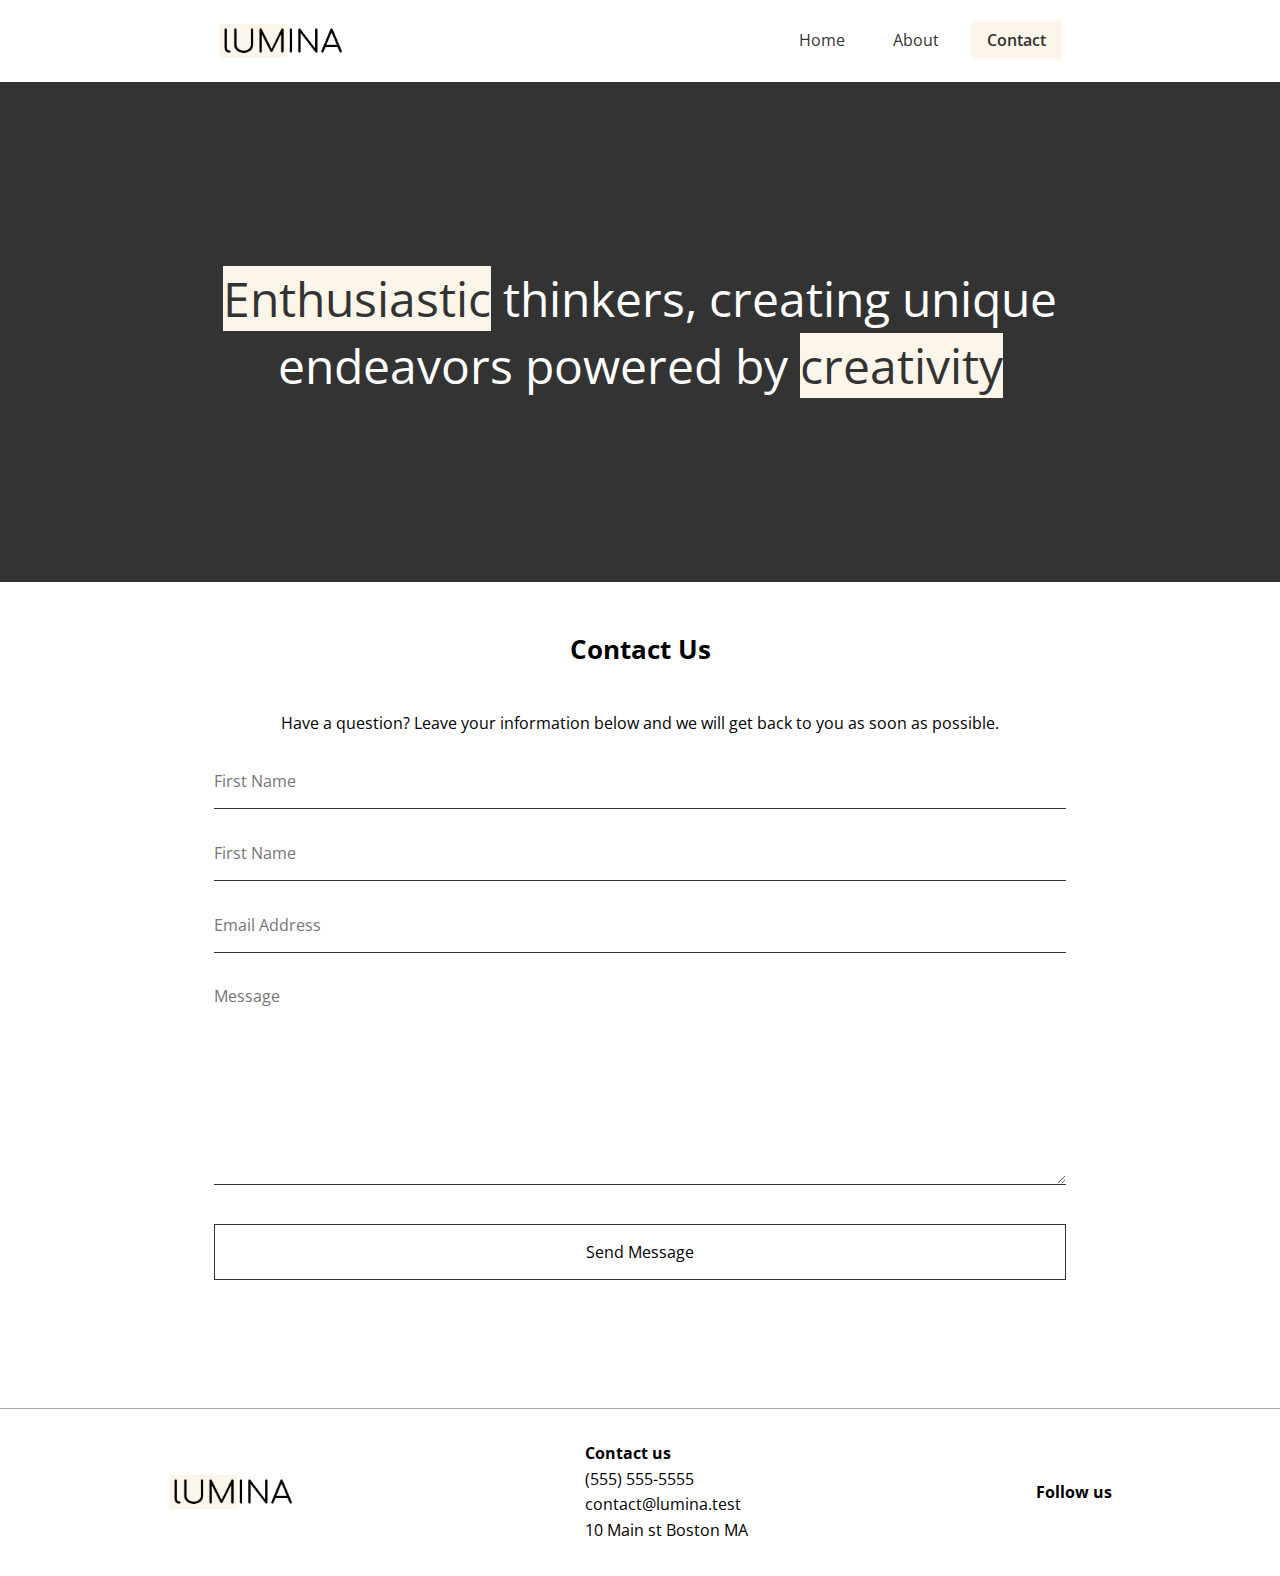
==== contact.html @ edb41884 "initial commit" ====
<!DOCTYPE html>
<html lang="en">
  <head>
    <meta charset="UTF-8" />
    <meta name="viewport" content="width=device-width, initial-scale=1.0" />
    <!-- Font Awosome -->
    <link
      rel="stylesheet"
      href="https://cdnjs.cloudflare.com/ajax/libs/font-awesome/6.5.2/css/all.min.css"
      integrity="sha512-SnH5WK+bZxgPHs44uWIX+LLJAJ9/2PkPKZ5QiAj6Ta86w+fsb2TkcmfRyVX3pBnMFcV7oQPJkl9QevSCWr3W6A=="
      crossorigin="anonymous"
      referrerpolicy="no-referrer"
    />
    <!-- Open sans font -->
    <link rel="preconnect" href="https://fonts.googleapis.com" />
    <link rel="preconnect" href="https://fonts.gstatic.com" crossorigin />
    <link
      href="https://fonts.googleapis.com/css2?family=Open+Sans:ital,wght@0,300..800;1,300..800&display=swap"
      rel="stylesheet"
    />
    <link rel="icon" href="./images/favicon.ico" />
    <link rel="stylesheet" href="./css/styles.css" />
    <title>Contact Lumina-creative</title>
  </head>
  <body>
    <header class="header">
      <nav class="nav">
        <img src="./images/logo.png" alt="" class="logo" />
        <ul class="main-menu">
          <li><a href="index.html">Home</a></li>
          <li><a href="about.html">About</a></li>
          <li><a class="current" href="contact.html">Contact</a></li>
        </ul>
      </nav>
    </header>
    <section class="hero bg-dark">
      <div class="container container-sm">
        <h2>
          <span class="highlight">Enthusiastic</span> thinkers, creating unique
          endeavors powered by <span class="highlight">creativity</span>
        </h2>
      </div>
    </section>

    <section class="Contact">
      <div class="container container-sm">
        <h2 class="section-heading">Contact Us</h2>
        <p>
          Have a question? Leave your information below and we will get back to
          you as soon as possible.
        </p>
        <form name="Contact" netlify>
          <div class="form-group">
            <label for="first-name" class="visually-hidden">First Name</label>
            <input
              type="text"
              id="first-name"
              name="first-name"
              placeholder="First Name"
            />
          </div>
          <div class="form-group">
            <label for="last-name" class="visually-hidden">Last Name</label>
            <input
              type="text"
              id="last-name"
              name="last-name"
              placeholder="First Name"
            />
          </div>
          <div class="form-group">
            <label for="email" class="visually-hidden">Email Address</label>
            <input
              type="email"
              id="email"
              name="email"
              placeholder="Email Address"
            />
          </div>
          <div class="form-group">
            <label for="message" class="visually-hidden">Message</label>
            <textarea
              id="message"
              name="message"
              placeholder="Message"
            ></textarea>
          </div>
          <div class="form-group">
            <button type="submit" class="btn contact-btn">Send Message</button>
          </div>
        </form>
      </div>
    </section>

    <footer class="footer">
      <img class="logo" src="./images/logo.png" alt="Lumina-creative" />
      <div>
        <h4>Contact us</h4>
        <ul>
          <li>(555) 555-5555</li>
          <li>contact@lumina.test</li>
          <li>10 Main st Boston MA</li>
        </ul>
      </div>

      <div>
        <h4>Follow us</h4>
        <a href="#"><i class="fa-brands fa-facebook fa-2x"></i> </a>
        <a href="#"><i class="fa-brands fa-twitter fa-2x"></i> </a>
        <a href="#"><i class="fa-brands fa-instagram fa-2x"></i> </a>
        <a href="#"><i class="fa-brands fa-pinterest fa-2x"></i> </a>
        <a href="#"><i class="fa-brands fa-tumblr fa-2x"></i> </a>
      </div>
    </footer>
  </body>
</html>
  </body>
</html>
---- css/styles.css ----
* {
  margin: 0;
  padding: 0;
  box-sizing: border-box;
}

:root {
  --primary-color: #fcf5e9;
  --dark-color: #333;
  --container-normal: 1100px;
  --container-wide: 1400px;
  --container-narrow: 900px;
}
body {
  font-family: "Open Sans", "sans-serif";
  line-height: 1.6;
}
/* Utilities classes */
a {
  text-decoration: none;
  color: #333;
}

ul {
  list-style: none;
}

img {
  max-width: 100%;
}

/* Container-sizes */

.container-sm {
  max-width: var(--container-narrow);
}
.container-large {
  max-width: var(--container-wide);
}

.container {
  margin: 0 auto;
  padding: 0 1.5rem;
}

.bg-dark {
  background-color: #333;
  color: #fff;
}
.btn {
  display: inline-block;
  padding: 1rem 2rem;
  border: 1px solid #333;
  background: transparent;
  font-family: inherit;
  font-size: inherit;
  cursor: pointer;
}

.btn:hover {
  background: #333;
  color: #fff;
}
/* Nav */
.nav {
  display: flex;
  justify-content: space-around;
  align-items: center;

  .logo {
    width: 130px;
  }

  .main-menu {
    display: flex;
    gap: 1rem;
  }

  a {
    padding: 0.5rem 1rem;
  }

  a:hover {
    background-color: var(--primary-color);
  }
  .current {
    background-color: var(--primary-color);
    font-weight: 600;
  }
}
.visually-hidden {
  clip: rect(0 0 0 0);
  clip-path: inset(50%);
  height: 1px;
  overflow: hidden;
  position: absolute;
  white-space: nowrap;
  width: 1px;
}
.header {
  margin: 1.5rem auto;
}

.hero {
  display: flex;
  align-items: center;
  text-align: center;
  justify-content: center;
  height: 500px;

  .container-sm {
    max-width: var(--container-narrow);
  }
  h2 {
    font-size: 3rem;
    line-height: 1.4;
    font-weight: normal;
  }

  .highlight {
    background-color: var(--primary-color);
    color: #333;
  }
}
.container-lrg {
  max-width: var(--container-wide);
  display: flex;
  flex-wrap: wrap;
  justify-content: center;
  gap: 20px;
  margin: 0px auto;
  padding: 0px 1.5rem;
}
.gallery-item {
  width: calc(33.33% - 20px);

  img {
    border-radius: 10px;
  }

  &:hover {
    opacity: 0.9;
  }
}

.footer {
  display: flex;
  justify-content: space-around;
  align-items: center;
  margin-top: 2rem;
  border-top: 1px solid rgb(170, 170, 170);
  padding: 2rem 1.5rem;

  .logo {
    width: 130px;
  }
}

.highlight-2 {
  background-color: var(--primary-color);
}
.container-services {
  background-color: #333333;
  display: flex;
  justify-content: center;
  align-items: center;
  max-width: var(--container-normal);
  margin: 0 auto;
  padding: 0 1.5rem;
}

.services {
  max-width: var(--container-wide);
  padding: 3rem 0 4rem;
  color: #fff;

  h2 {
    font-size: 1.6rem;
    text-align: center;
    margin-bottom: 40px;
  }
}
/* Team section */
.team-members {
  padding: 3rem 0 4rem;
}
.team-flex {
  display: flex;
  gap: 1.4rem;

  img {
    border-radius: 10px;
  }
}

.Contact {
  padding: 3rem 0 4rem;
}
.section-heading {
  font-size: 1.6rem;
  text-align: center;
  margin-bottom: 40px;
}

.Contact p {
  text-align: center;
  margin-bottom: 2rem;
}

.form-group {
  margin: 2rem 0;
}

.Contact input,
.Contact textarea {
  border: none;
  border-bottom: 1px #333 solid;
  width: 100%;
  font-family: inherit;
  font-size: inherit;
  padding-bottom: 1rem;

  &:focus {
    outline: 0;
  }
}

.Contact textarea {
  height: 200px;
}

.contact-btn {
  width: 100%;
}
@media (max-width: 768px) {
  .nav {
    flex-direction: column;
    gap: 1.5rem;
  }

  .hero {
    height: 300px;

    h2 {
      font-size: 1.6rem;
    }
  }

  .gallery-item {
    width: calc(50% - 20px);
  }

  .footer {
    flex-direction: column;
    gap: 1.5rem;
    text-align: center;

    h4 {
      margin-bottom: 8px;
    }
  }

  .container-services {
    flex-direction: column;
    gap: 2rem;
  }

  h4 {
    font-size: 1.1rem;
    margin-bottom: 0.7rem;
  }

  .team-flex {
    flex-direction: column;
    gap: 1.5rem;
  }
}
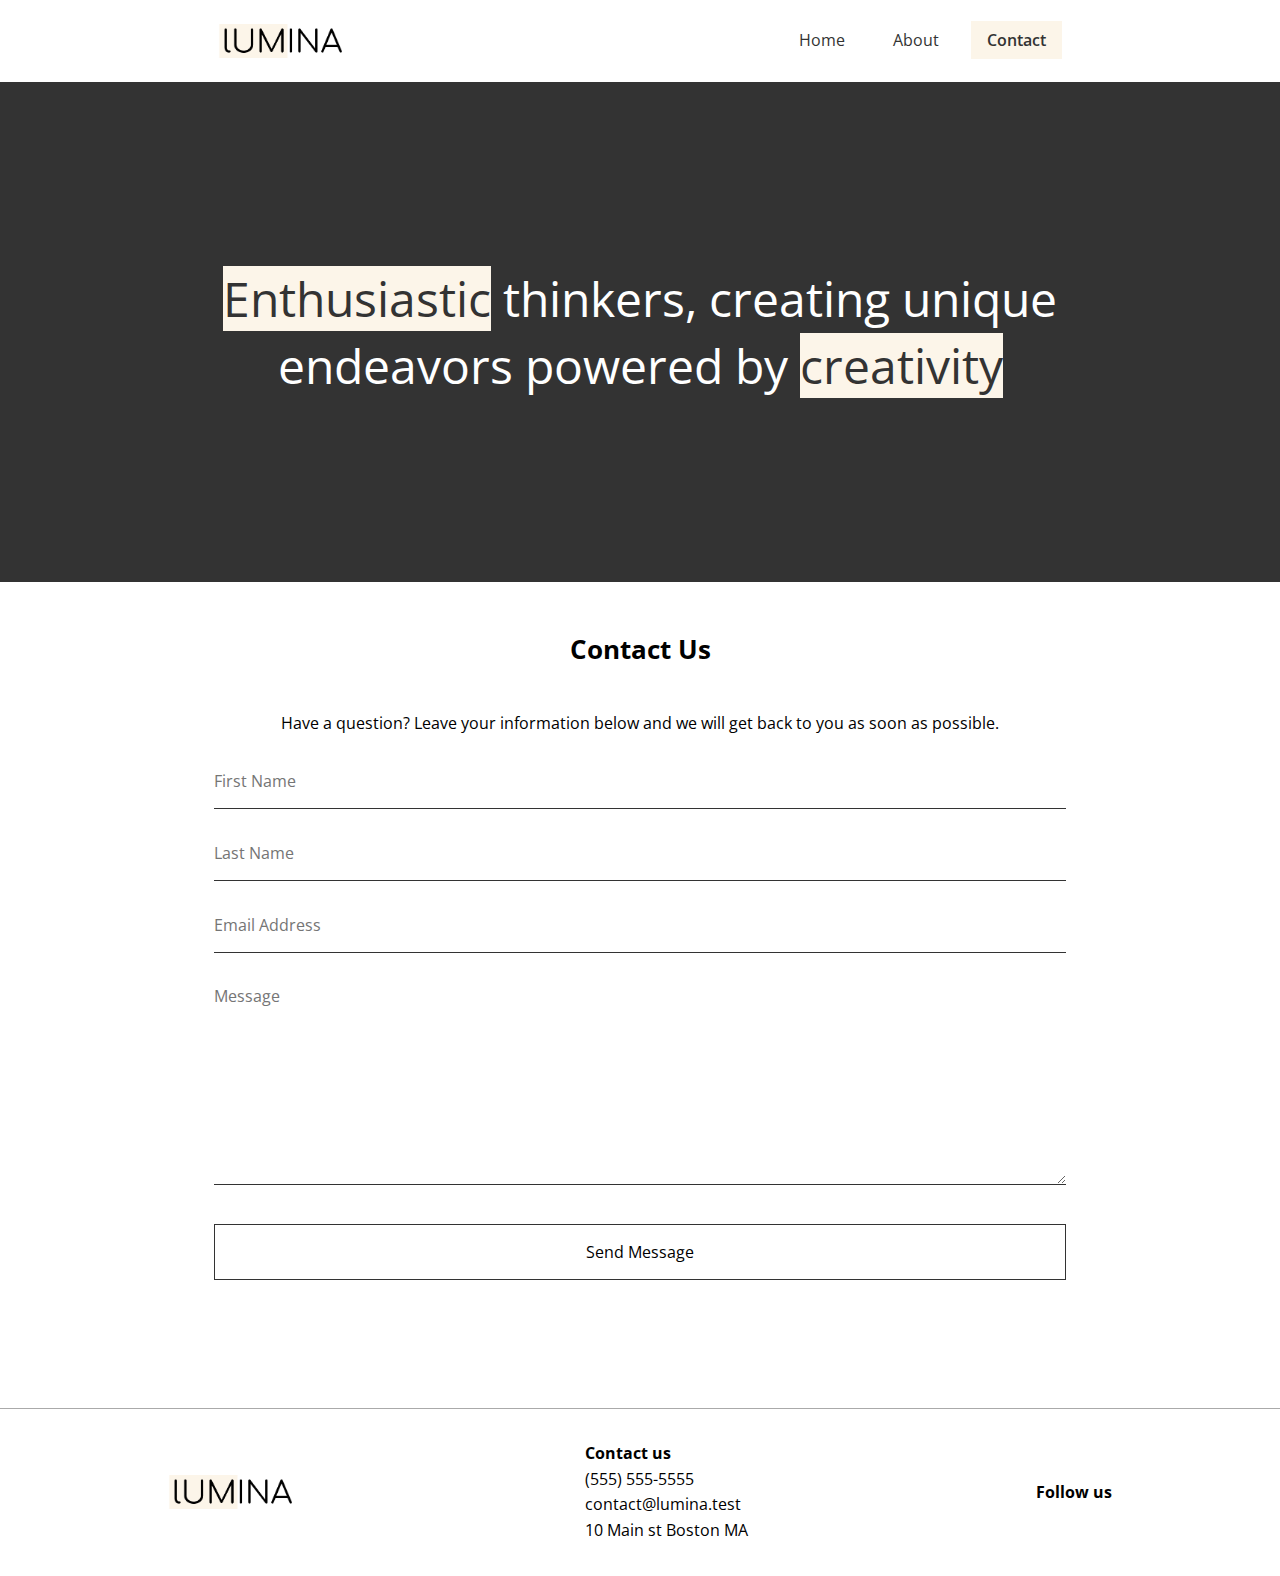
==== commit cac1c1ec: "Added contact form function" ====
--- a/contact.html
+++ b/contact.html
@@ -65,7 +65,7 @@
               type="text"
               id="last-name"
               name="last-name"
-              placeholder="First Name"
+              placeholder="Last Name"
             />
           </div>
           <div class="form-group">
